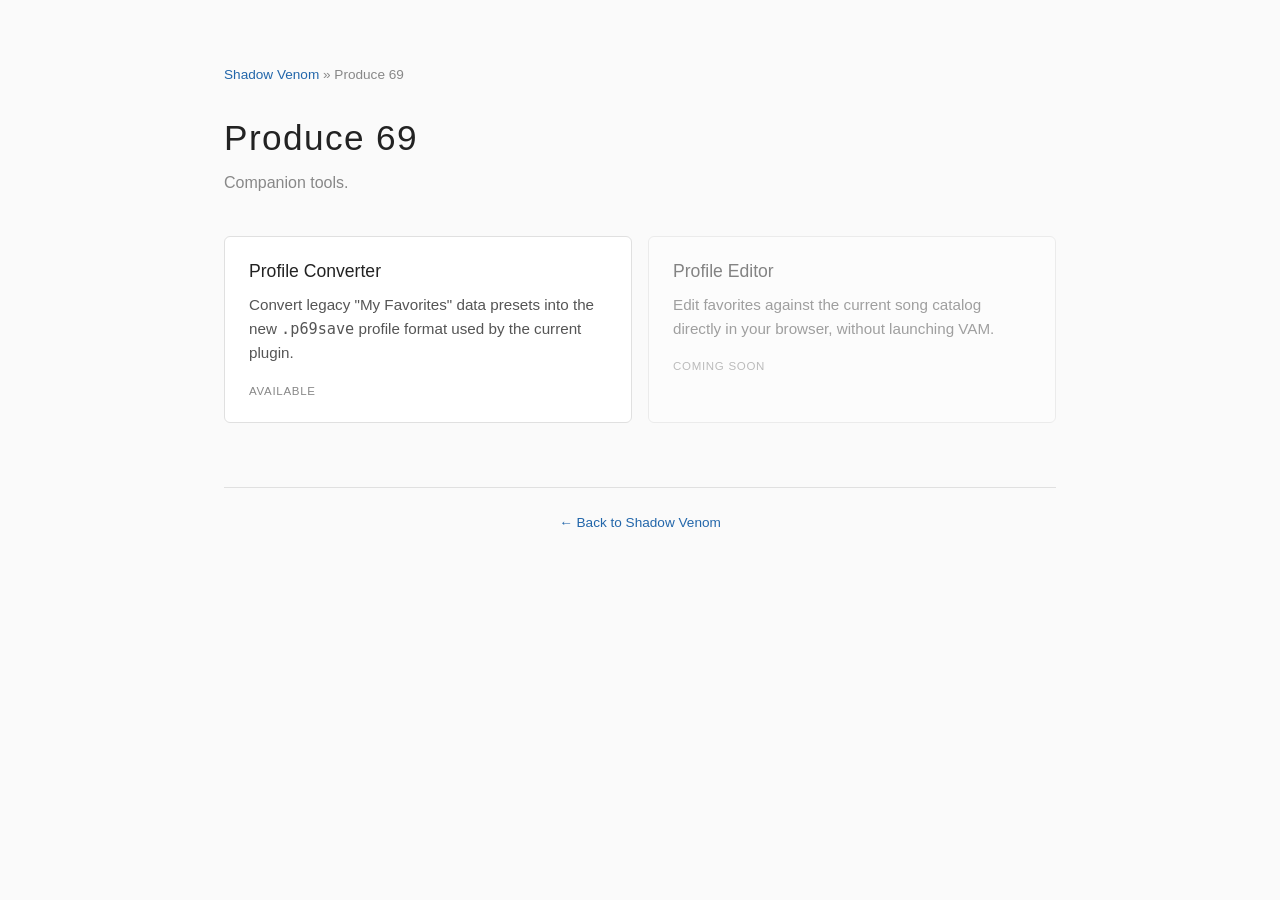
==== produce69/index.html @ 1de421cd "Add Produce 69 profile converter (Goal 2a) Static client-side converter for the legacy "My Favorites" ====
<!DOCTYPE html>
<html lang="en">
<head>
  <meta charset="UTF-8">
  <meta name="viewport" content="width=device-width, initial-scale=1.0">
  <title>Produce 69 &mdash; Shadow Venom</title>
  <style>
    :root {
      --bg: #fafafa;
      --fg: #222;
      --muted: #888;
      --border: #e0e0e0;
      --accent: #555;
      --link: #2266aa;
      --card-bg: #fff;
    }
    * { box-sizing: border-box; }
    body {
      font-family: -apple-system, BlinkMacSystemFont, 'Segoe UI', sans-serif;
      max-width: 880px;
      margin: 4rem auto;
      padding: 0 1.5rem;
      color: var(--fg);
      background: var(--bg);
      line-height: 1.6;
    }
    a { color: var(--link); text-decoration: none; }
    a:hover { text-decoration: underline; }
    .breadcrumb {
      color: var(--muted);
      font-size: 0.85rem;
      margin: 0 0 1.5rem;
    }
    header { margin-bottom: 2.5rem; }
    h1 {
      font-weight: 300;
      font-size: 2.2rem;
      letter-spacing: 0.04em;
      margin: 0 0 0.25rem;
    }
    .subtitle {
      color: var(--muted);
      margin: 0;
    }
    .tools {
      display: grid;
      grid-template-columns: repeat(auto-fit, minmax(280px, 1fr));
      gap: 1rem;
    }
    .tool-card {
      display: block;
      padding: 1.25rem 1.5rem;
      background: var(--card-bg);
      border: 1px solid var(--border);
      border-radius: 6px;
      color: inherit;
      transition: border-color 0.15s;
    }
    .tool-card:hover {
      border-color: #aaa;
      text-decoration: none;
    }
    .tool-card.placeholder {
      opacity: 0.55;
      cursor: default;
      pointer-events: none;
    }
    .tool-card h3 {
      margin: 0 0 0.5rem;
      font-size: 1.1rem;
      font-weight: 500;
    }
    .tool-card p {
      margin: 0 0 0.5rem;
      font-size: 0.95rem;
      color: var(--accent);
    }
    .pill {
      display: inline-block;
      font-size: 0.72rem;
      letter-spacing: 0.06em;
      text-transform: uppercase;
      color: var(--muted);
      margin-top: 0.5rem;
    }
    footer {
      margin-top: 4rem;
      padding-top: 1.5rem;
      border-top: 1px solid var(--border);
      color: var(--muted);
      font-size: 0.85rem;
      text-align: center;
    }
  </style>
</head>
<body>
  <p class="breadcrumb"><a href="../">Shadow Venom</a> &raquo; Produce 69</p>

  <header>
    <h1>Produce 69</h1>
    <p class="subtitle">Companion tools.</p>
  </header>

  <section class="tools">
    <a href="profile-converter/" class="tool-card">
      <h3>Profile Converter</h3>
      <p>Convert legacy "My Favorites" data presets into the new <code>.p69save</code> profile format used by the current plugin.</p>
      <span class="pill">Available</span>
    </a>

    <div class="tool-card placeholder">
      <h3>Profile Editor</h3>
      <p>Edit favorites against the current song catalog directly in your browser, without launching VAM.</p>
      <span class="pill">Coming soon</span>
    </div>
  </section>

  <footer>
    <a href="../">&larr; Back to Shadow Venom</a>
  </footer>
</body>
</html>
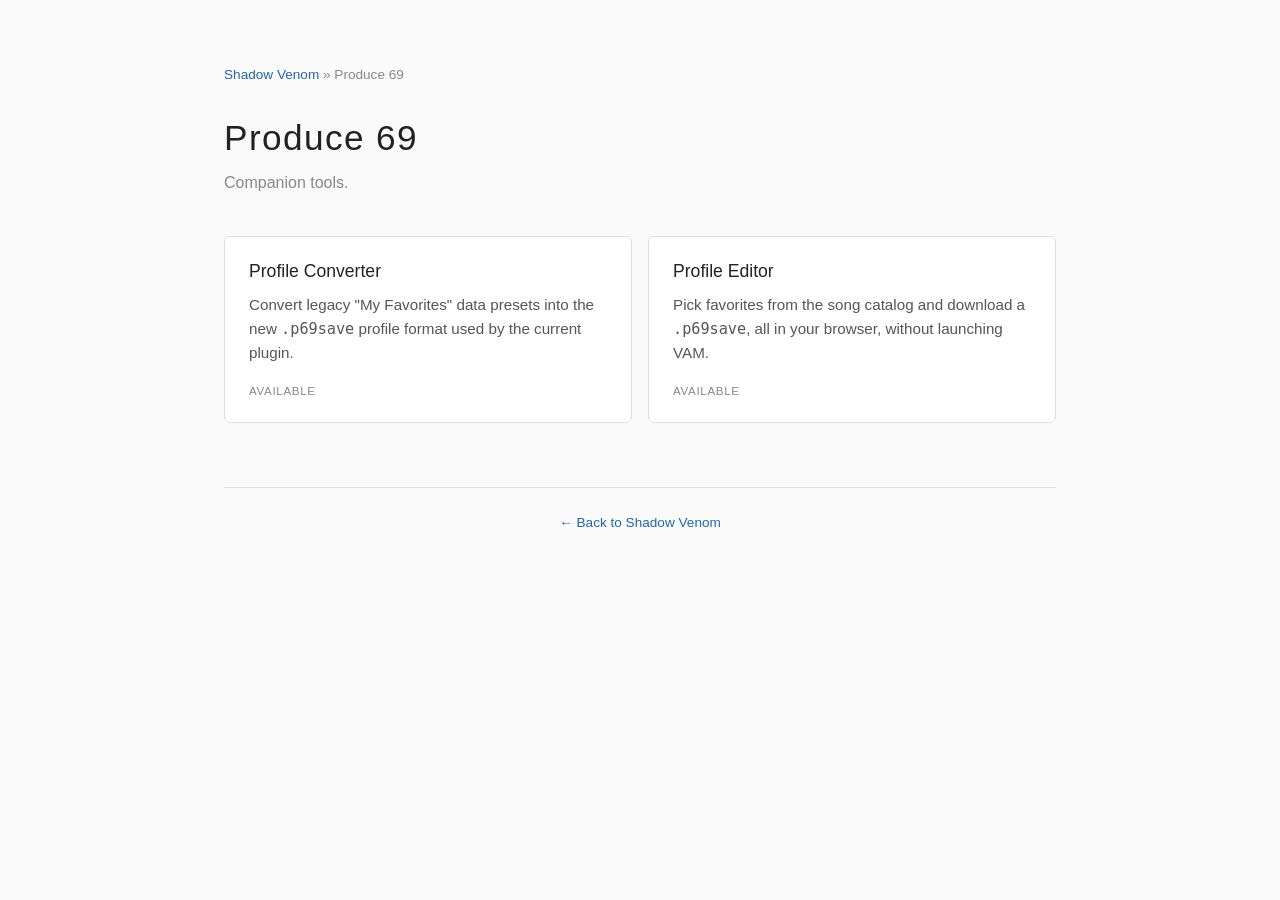
==== commit aa6cc971: "Add profile editor v0.1 (Goal 2b shell, online-first) Two-pane editor under /produce69/profile-edito" ====
--- a/produce69/index.html
+++ b/produce69/index.html
@@ -108,11 +108,11 @@
       <span class="pill">Available</span>
     </a>
 
-    <div class="tool-card placeholder">
+    <a href="profile-editor/" class="tool-card">
       <h3>Profile Editor</h3>
-      <p>Edit favorites against the current song catalog directly in your browser, without launching VAM.</p>
-      <span class="pill">Coming soon</span>
-    </div>
+      <p>Pick favorites from the song catalog and download a <code>.p69save</code>, all in your browser, without launching VAM.</p>
+      <span class="pill">Available</span>
+    </a>
   </section>
 
   <footer>
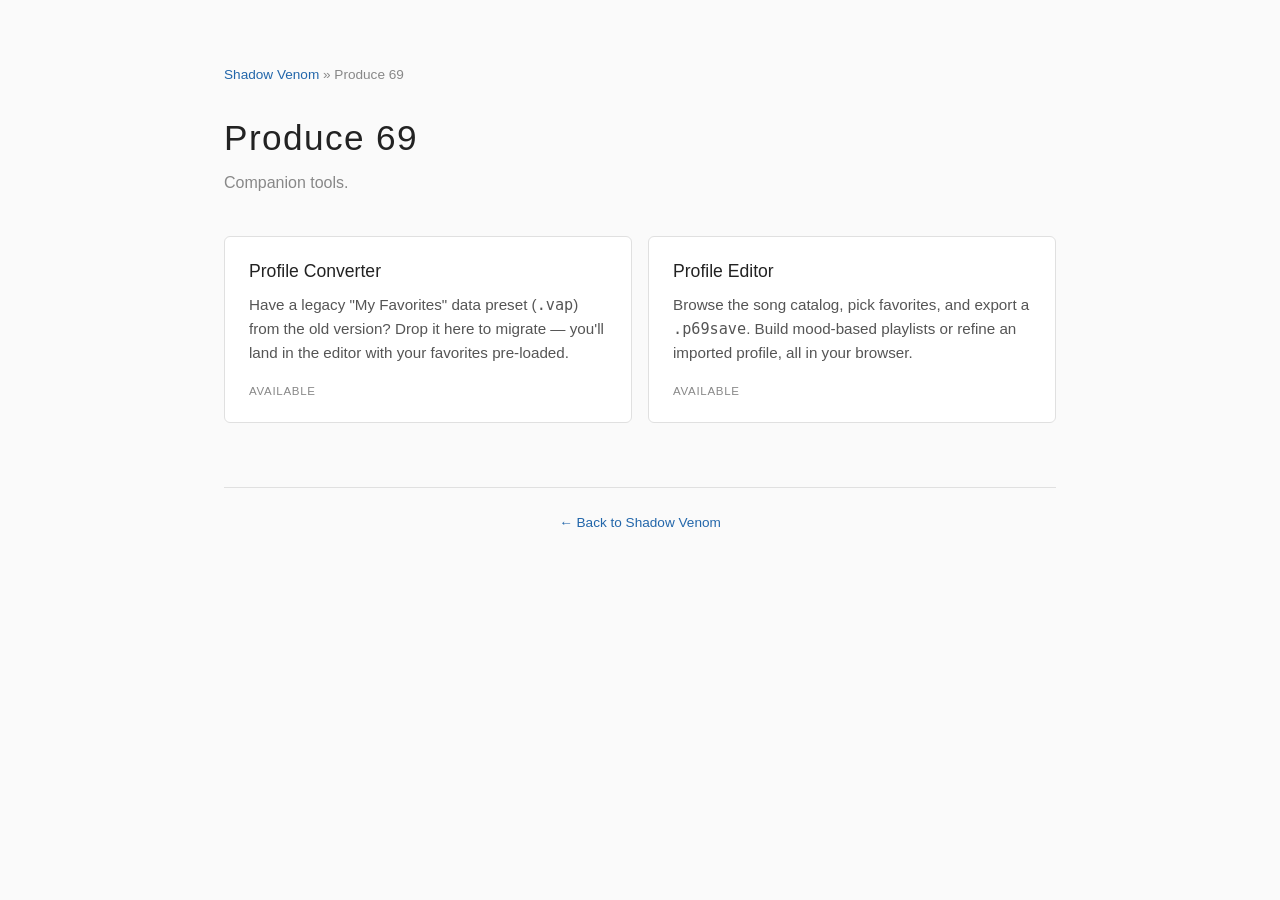
==== commit e1034885: "Profile converter: collapse to single-flow handoff (drop -> editor) Per simplification request: the " ====
--- a/produce69/index.html
+++ b/produce69/index.html
@@ -104,13 +104,13 @@
   <section class="tools">
     <a href="profile-converter/" class="tool-card">
       <h3>Profile Converter</h3>
-      <p>Convert legacy "My Favorites" data presets into the new <code>.p69save</code> profile format used by the current plugin.</p>
+      <p>Have a legacy "My Favorites" data preset (<code>.vap</code>) from the old version? Drop it here to migrate &mdash; you'll land in the editor with your favorites pre-loaded.</p>
       <span class="pill">Available</span>
     </a>
 
     <a href="profile-editor/" class="tool-card">
       <h3>Profile Editor</h3>
-      <p>Pick favorites from the song catalog and download a <code>.p69save</code>, all in your browser, without launching VAM.</p>
+      <p>Browse the song catalog, pick favorites, and export a <code>.p69save</code>. Build mood-based playlists or refine an imported profile, all in your browser.</p>
       <span class="pill">Available</span>
     </a>
   </section>
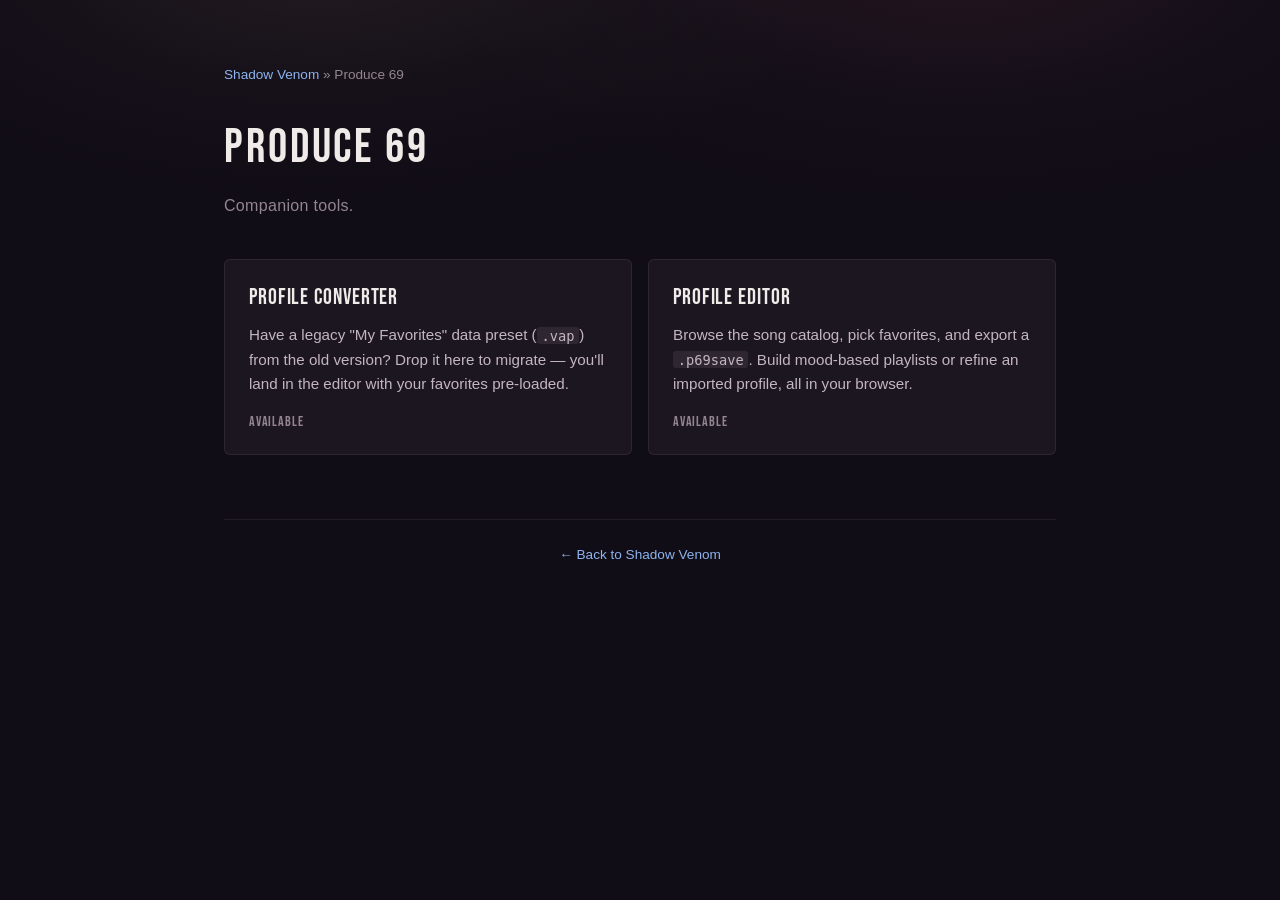
==== commit ef63c2ee: "Stylization pass 2 — Backstage / Heiress dark theme across the site Per design discussion: the vibe " ====
--- a/produce69/index.html
+++ b/produce69/index.html
@@ -4,28 +4,64 @@
   <meta charset="UTF-8">
   <meta name="viewport" content="width=device-width, initial-scale=1.0">
   <title>Produce 69 &mdash; Shadow Venom</title>
+  <link rel="preconnect" href="https://fonts.googleapis.com">
+  <link rel="preconnect" href="https://fonts.gstatic.com" crossorigin>
+  <link href="https://fonts.googleapis.com/css2?family=Bebas+Neue&display=swap" rel="stylesheet">
   <style>
     :root {
-      --bg: #fafafa;
-      --fg: #222;
-      --muted: #888;
-      --border: #e0e0e0;
-      --accent: #555;
-      --link: #2266aa;
-      --card-bg: #fff;
+      --bg:           #110d16;
+      --fg:           #f0ebe8;
+      --muted:        #948592;
+      --accent:       #c4b6c0;
+      --soft:         #5a4f5a;
+      --border:       rgba(255, 230, 220, 0.08);
+      --border-strong:rgba(255, 230, 220, 0.18);
+      --card-bg:      #1c1620;
+      --hover-tint:   rgba(255, 195, 200, 0.06);
+      --highlight:    #ffe14a;
+      --gold:         #d4ac56;
+      --gold-soft:    rgba(212, 172, 86, 0.30);
+      --link:         #8db4ee;
+      --pill:         #ff7088;
+      --pill-fg:      #1a1018;
+      --spotlight:
+        radial-gradient(ellipse 60vw 40vh at 25% -5vh,
+          rgba(255, 200, 170, 0.08) 0%, rgba(255, 200, 170, 0.02) 40%, transparent 70%),
+        radial-gradient(ellipse 60vw 40vh at 75% -5vh,
+          rgba(255, 130, 165, 0.08) 0%, rgba(255, 130, 165, 0.02) 40%, transparent 70%);
+      --font-ui:      -apple-system, BlinkMacSystemFont, 'Segoe UI', sans-serif;
+      --font-display: 'Bebas Neue', 'Oswald', 'Helvetica Neue', Arial, sans-serif;
     }
     * { box-sizing: border-box; }
+    html { background: var(--bg); }
     body {
-      font-family: -apple-system, BlinkMacSystemFont, 'Segoe UI', sans-serif;
+      font-family: var(--font-ui);
       max-width: 880px;
       margin: 4rem auto;
       padding: 0 1.5rem;
       color: var(--fg);
-      background: var(--bg);
+      background: transparent;
       line-height: 1.6;
+      isolation: isolate;
+    }
+    body::before {
+      content: '';
+      position: fixed;
+      inset: 0;
+      background: var(--spotlight);
+      pointer-events: none;
+      z-index: -1;
     }
     a { color: var(--link); text-decoration: none; }
     a:hover { text-decoration: underline; }
+    code {
+      font-family: ui-monospace, SFMono-Regular, Menlo, Consolas, monospace;
+      font-size: 0.9em;
+      background: rgba(255, 230, 220, 0.08);
+      padding: 0.05em 0.35em;
+      border-radius: 3px;
+      color: var(--accent);
+    }
     .breadcrumb {
       color: var(--muted);
       font-size: 0.85rem;
@@ -33,14 +69,19 @@
     }
     header { margin-bottom: 2.5rem; }
     h1 {
-      font-weight: 300;
-      font-size: 2.2rem;
-      letter-spacing: 0.04em;
-      margin: 0 0 0.25rem;
+      font-family: var(--font-display);
+      font-weight: 400;
+      font-size: 3rem;
+      letter-spacing: 0.06em;
+      margin: 0 0 0.4rem;
+      color: var(--fg);
+      text-transform: uppercase;
     }
     .subtitle {
       color: var(--muted);
+      font-size: 1rem;
       margin: 0;
+      letter-spacing: 0.02em;
     }
     .tools {
       display: grid;
@@ -54,21 +95,27 @@
       border: 1px solid var(--border);
       border-radius: 6px;
       color: inherit;
-      transition: border-color 0.15s;
+      transition: border-color 0.15s, background 0.15s, transform 0.05s;
     }
     .tool-card:hover {
-      border-color: #aaa;
+      border-color: var(--gold-soft);
+      background: var(--hover-tint);
       text-decoration: none;
     }
+    .tool-card:active { transform: translateY(1px); }
     .tool-card.placeholder {
-      opacity: 0.55;
+      opacity: 0.5;
       cursor: default;
       pointer-events: none;
     }
     .tool-card h3 {
       margin: 0 0 0.5rem;
-      font-size: 1.1rem;
-      font-weight: 500;
+      font-family: var(--font-display);
+      font-size: 1.4rem;
+      font-weight: 400;
+      letter-spacing: 0.04em;
+      text-transform: uppercase;
+      color: var(--fg);
     }
     .tool-card p {
       margin: 0 0 0.5rem;
@@ -77,7 +124,8 @@
     }
     .pill {
       display: inline-block;
-      font-size: 0.72rem;
+      font-family: var(--font-display);
+      font-size: 0.85rem;
       letter-spacing: 0.06em;
       text-transform: uppercase;
       color: var(--muted);
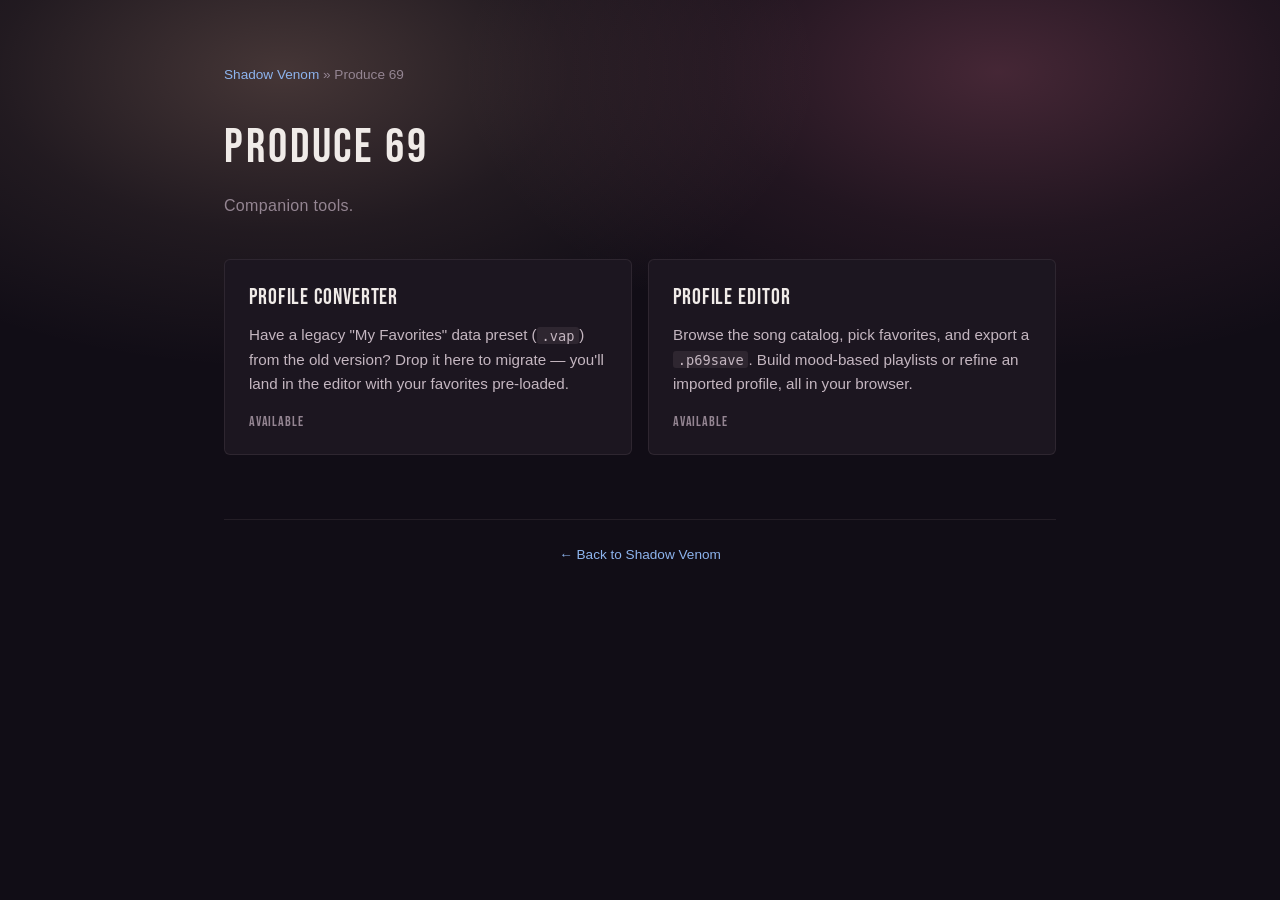
==== commit a551e367: "Stylization: surface vanity-bulb spotlight (was invisible) Two issues made the dressing-room glow im" ====
--- a/produce69/index.html
+++ b/produce69/index.html
@@ -25,15 +25,21 @@
       --pill:         #ff7088;
       --pill-fg:      #1a1018;
       --spotlight:
-        radial-gradient(ellipse 60vw 40vh at 25% -5vh,
-          rgba(255, 200, 170, 0.08) 0%, rgba(255, 200, 170, 0.02) 40%, transparent 70%),
-        radial-gradient(ellipse 60vw 40vh at 75% -5vh,
-          rgba(255, 130, 165, 0.08) 0%, rgba(255, 130, 165, 0.02) 40%, transparent 70%);
+        radial-gradient(ellipse 70vw 55vh at 22% 8vh,
+          rgba(255, 200, 170, 0.22) 0%, rgba(255, 200, 170, 0.07) 32%, transparent 60%),
+        radial-gradient(ellipse 70vw 55vh at 78% 8vh,
+          rgba(255, 130, 165, 0.22) 0%, rgba(255, 130, 165, 0.07) 32%, transparent 60%);
       --font-ui:      -apple-system, BlinkMacSystemFont, 'Segoe UI', sans-serif;
       --font-display: 'Bebas Neue', 'Oswald', 'Helvetica Neue', Arial, sans-serif;
     }
     * { box-sizing: border-box; }
-    html { background: var(--bg); }
+    html {
+      background-image: var(--spotlight);
+      background-color: var(--bg);
+      background-repeat: no-repeat;
+      background-attachment: fixed;
+      min-height: 100vh;
+    }
     body {
       font-family: var(--font-ui);
       max-width: 880px;
@@ -42,15 +48,6 @@
       color: var(--fg);
       background: transparent;
       line-height: 1.6;
-      isolation: isolate;
-    }
-    body::before {
-      content: '';
-      position: fixed;
-      inset: 0;
-      background: var(--spotlight);
-      pointer-events: none;
-      z-index: -1;
     }
     a { color: var(--link); text-decoration: none; }
     a:hover { text-decoration: underline; }
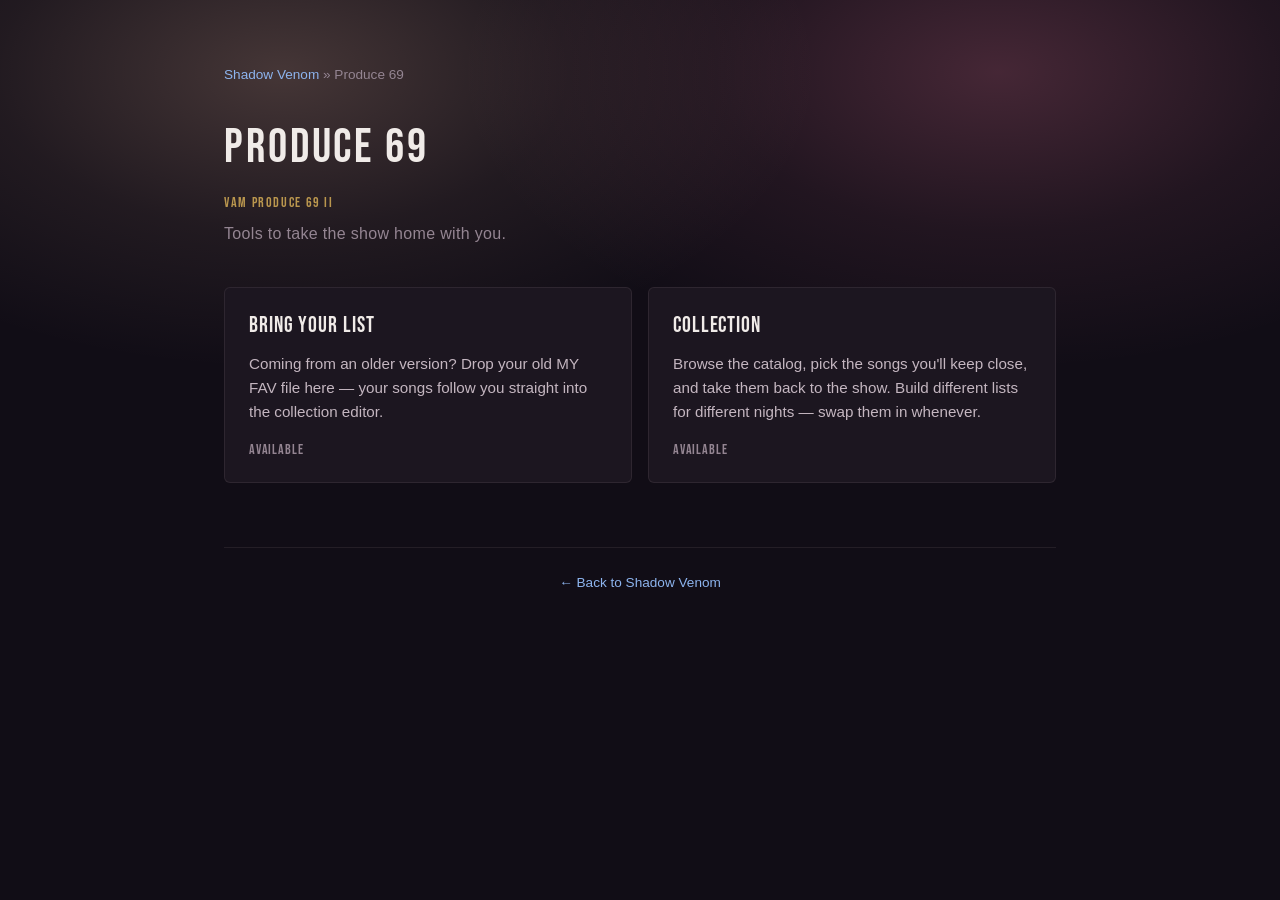
==== commit 36f1505c: "Copy pass: K-POP heiress tone across the site Per Web text.md guidance: rewrite chrome and prose in " ====
--- a/produce69/index.html
+++ b/produce69/index.html
@@ -80,6 +80,15 @@
       margin: 0;
       letter-spacing: 0.02em;
     }
+    .series-name {
+      font-family: var(--font-display);
+      font-size: 0.85rem;
+      letter-spacing: 0.12em;
+      text-transform: uppercase;
+      color: var(--gold);
+      margin: 0 0 0.4rem;
+      opacity: 0.85;
+    }
     .tools {
       display: grid;
       grid-template-columns: repeat(auto-fit, minmax(280px, 1fr));
@@ -143,19 +152,20 @@
 
   <header>
     <h1>Produce 69</h1>
-    <p class="subtitle">Companion tools.</p>
+    <p class="series-name">VaM Produce 69 II</p>
+    <p class="subtitle">Tools to take the show home with you.</p>
   </header>
 
   <section class="tools">
     <a href="profile-converter/" class="tool-card">
-      <h3>Profile Converter</h3>
-      <p>Have a legacy "My Favorites" data preset (<code>.vap</code>) from the old version? Drop it here to migrate &mdash; you'll land in the editor with your favorites pre-loaded.</p>
+      <h3>Bring Your List</h3>
+      <p>Coming from an older version? Drop your old MY FAV file here &mdash; your songs follow you straight into the collection editor.</p>
       <span class="pill">Available</span>
     </a>
 
     <a href="profile-editor/" class="tool-card">
-      <h3>Profile Editor</h3>
-      <p>Browse the song catalog, pick favorites, and export a <code>.p69save</code>. Build mood-based playlists or refine an imported profile, all in your browser.</p>
+      <h3>Collection</h3>
+      <p>Browse the catalog, pick the songs you'll keep close, and take them back to the show. Build different lists for different nights &mdash; swap them in whenever.</p>
       <span class="pill">Available</span>
     </a>
   </section>
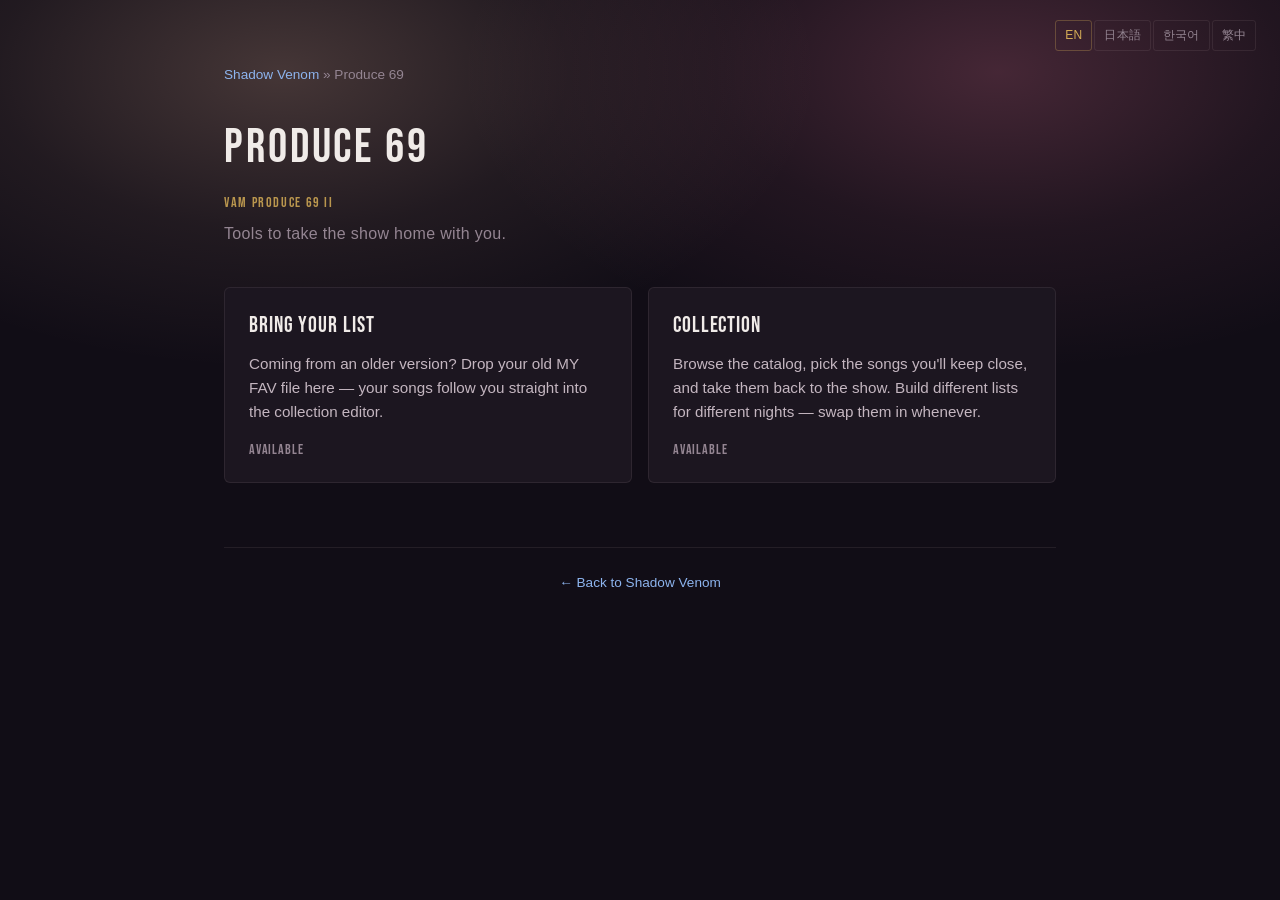
==== commit 4de13dcf: "Hub / sub-hub / converter: full i18n hookup Wired the remaining three pages into the same 4-language" ====
--- a/produce69/index.html
+++ b/produce69/index.html
@@ -3,10 +3,15 @@
 <head>
   <meta charset="UTF-8">
   <meta name="viewport" content="width=device-width, initial-scale=1.0">
-  <title>Produce 69 &mdash; Shadow Venom</title>
+  <title data-i18n="meta_title_p69">Produce 69 &mdash; Shadow Venom</title>
   <link rel="preconnect" href="https://fonts.googleapis.com">
   <link rel="preconnect" href="https://fonts.gstatic.com" crossorigin>
   <link href="https://fonts.googleapis.com/css2?family=Bebas+Neue&display=swap" rel="stylesheet">
+  <script>
+    window.I18N_BASE_PATH = '../i18n/';
+    window.I18N_META_TITLE_KEY = 'meta_title_p69';
+  </script>
+  <script defer src="../i18n/i18n.js"></script>
   <style>
     :root {
       --bg:           #110d16;
@@ -145,33 +150,73 @@
       font-size: 0.85rem;
       text-align: center;
     }
+    .lang-switcher {
+      position: absolute;
+      top: 1.25rem;
+      right: 1.5rem;
+      display: inline-flex;
+      gap: 0.15rem;
+      font-family: var(--font-ui);
+      font-size: 0.75rem;
+    }
+    .lang-switcher button {
+      background: transparent;
+      border: 1px solid var(--border);
+      color: var(--muted);
+      font: inherit;
+      cursor: pointer;
+      padding: 0.32rem 0.55rem;
+      border-radius: 3px;
+      letter-spacing: 0.02em;
+    }
+    .lang-switcher button:hover { color: var(--fg); border-color: var(--gold-soft); }
+    .lang-switcher button.active {
+      color: var(--gold);
+      border-color: var(--gold-soft);
+      background: var(--gold-bg);
+    }
+    /* CJK conservative dial-down */
+    html.cjk h1                { font-size: 2.6rem; }
+    html.cjk .tool-card h3     { font-size: 1.2rem; letter-spacing: 0.02em; }
+    html.cjk .pill,
+    html.cjk .series-name      { font-size: 0.78rem; }
   </style>
 </head>
 <body>
-  <p class="breadcrumb"><a href="../">Shadow Venom</a> &raquo; Produce 69</p>
+  <div class="lang-switcher" role="radiogroup" aria-label="Language">
+    <button data-lang="en">EN</button>
+    <button data-lang="ja">日本語</button>
+    <button data-lang="ko">한국어</button>
+    <button data-lang="zh-Hant">繁中</button>
+  </div>
+
+  <p class="breadcrumb">
+    <a href="../" data-i18n="chrome_breadcrumb_sv">Shadow Venom</a> &raquo;
+    <span data-i18n="chrome_breadcrumb_p69">Produce 69</span>
+  </p>
 
   <header>
-    <h1>Produce 69</h1>
-    <p class="series-name">VaM Produce 69 II</p>
-    <p class="subtitle">Tools to take the show home with you.</p>
+    <h1 data-i18n="p69_h1">Produce 69</h1>
+    <p class="series-name" data-i18n="p69_series">VaM Produce 69 II</p>
+    <p class="subtitle" data-i18n="p69_subtitle">Tools to take the show home with you.</p>
   </header>
 
   <section class="tools">
     <a href="profile-converter/" class="tool-card">
-      <h3>Bring Your List</h3>
-      <p>Coming from an older version? Drop your old MY FAV file here &mdash; your songs follow you straight into the collection editor.</p>
-      <span class="pill">Available</span>
+      <h3 data-i18n="p69_card_converter_h">Bring Your List</h3>
+      <p data-i18n="p69_card_converter_desc">Coming from an older version? Drop your old MY FAV file here &mdash; your songs follow you straight into the collection editor.</p>
+      <span class="pill" data-i18n="p69_card_pill_available">Available</span>
     </a>
 
     <a href="profile-editor/" class="tool-card">
-      <h3>Collection</h3>
-      <p>Browse the catalog, pick the songs you'll keep close, and take them back to the show. Build different lists for different nights &mdash; swap them in whenever.</p>
-      <span class="pill">Available</span>
+      <h3 data-i18n="p69_card_editor_h">Collection</h3>
+      <p data-i18n="p69_card_editor_desc">Browse the catalog, pick the songs you'll keep close, and take them back to the show. Build different lists for different nights &mdash; swap them in whenever.</p>
+      <span class="pill" data-i18n="p69_card_pill_available">Available</span>
     </a>
   </section>
 
   <footer>
-    <a href="../">&larr; Back to Shadow Venom</a>
+    <a href="../" data-i18n="chrome_back_to_sv">&larr; Back to Shadow Venom</a>
   </footer>
 </body>
 </html>
